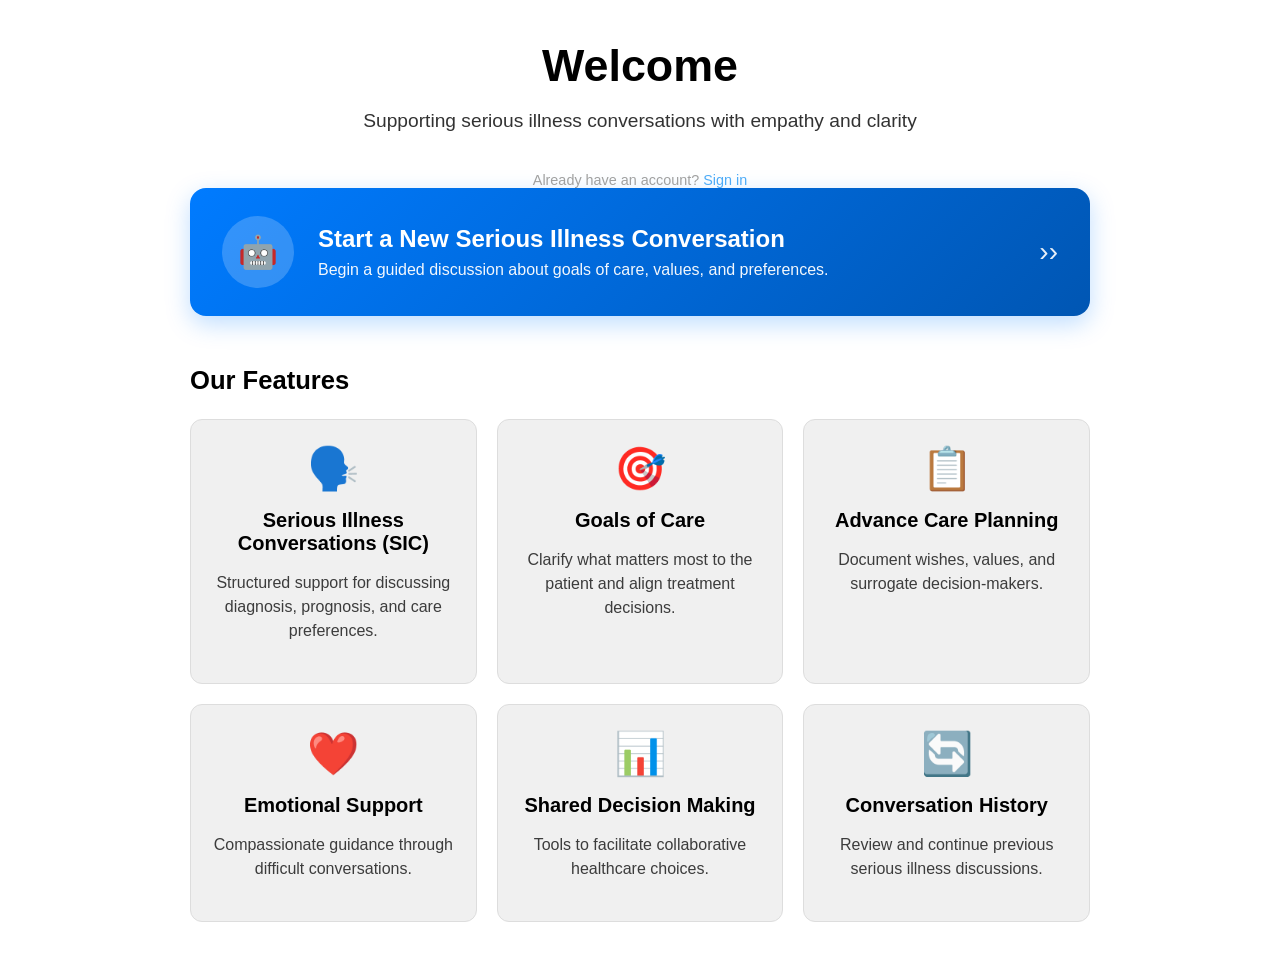
==== views/index.html @ 6ac17996 "task: first commit Note: I wasn't using any version control before this - so this is the first ever " ====
<!DOCTYPE html>
<html lang="en">
    <head>
        <!-- Items for the PWA -->
        <link rel = 'manifest' href = '/manifest.json'>
        <meta name = 'theme-color' content = '#0d6efd'>
        <script src = "/sw.js"> </script>

        <meta charset="UTF-8">
        <meta name="viewport" content="width=device-width, initial-scale=1.0">
        <title> Hommy Mommy Appy Chatty </title>
        <link rel = "stylesheet" href = "/static/css/home/main.css">
    </head>
    <body>
        <div class="home-container">
        <div class="header">
            <h1>Welcome</h1>
            <p>Supporting serious illness conversations with empathy and clarity</p>
        </div>
        <div class="auth-link-container">
            <span>Already have an account? </span>
            <a href="/login" class="auth-link">Sign in</a>
        </div>

        <!-- Main Blue Card - Links to New User / New Conversation -->
        <div class="main-feature">
            <div class="icon">🤖</div>
            <div class="content">
                <h2>Start a New Serious Illness Conversation</h2>
                <p>Begin a guided discussion about goals of care, values, and preferences.</p>
            </div>
            <div class="arrow">››</div>
        </div>

        <!-- Features Section -->
        <div class="features-section">
            <h2>Our Features</h2>
            <div class="features-grid">
                <div class="feature-card">
                    <span class="icon">🗣️</span>
                    <h3>Serious Illness Conversations (SIC)</h3>
                    <p>Structured support for discussing diagnosis, prognosis, and care preferences.</p>
                </div>
                <div class="feature-card">
                    <span class="icon">🎯</span>
                    <h3>Goals of Care</h3>
                    <p>Clarify what matters most to the patient and align treatment decisions.</p>
                </div>
                <div class="feature-card">
                    <span class="icon">📋</span>
                    <h3>Advance Care Planning</h3>
                    <p>Document wishes, values, and surrogate decision-makers.</p>
                </div>
                <div class="feature-card">
                    <span class="icon">❤️</span>
                    <h3>Emotional Support</h3>
                    <p>Compassionate guidance through difficult conversations.</p>
                </div>
                <div class="feature-card">
                    <span class="icon">📊</span>
                    <h3>Shared Decision Making</h3>
                    <p>Tools to facilitate collaborative healthcare choices.</p>
                </div>
                <div class="feature-card">
                    <span class="icon">🔄</span>
                    <h3>Conversation History</h3>
                    <p>Review and continue previous serious illness discussions.</p>
                </div>
            </div>
        </div>
    </body>

    <script defer src = "/static/js/home/main.js"> </script>
    <script defer src = "/static/js/shared/theme_toggler.js"> </script>
    <script defer src = "/static/js/shared/pwa.js"> </script>
</html>
---- static/css/home/main.css ----
:root {
    --bg-color: #ffffff;
    --text-color: #000000;
    --chat-bg: #f0f0f0;
    --user-msg-bg: #007bff;
    --border-color: #dddddd;
}

.auth-link-container {
    margin-top: 16px;
    text-align: center;
    font-size: 0.9rem;
    color: var(--text-muted, #a0a0a0); /* Use a muted grey */
}

.auth-link {
    color: #4dabf7; /* A lighter blue to match the theme */
    text-decoration: none;
    font-weight: 500;
    transition: color 0.2s ease;
}

.auth-link:hover {
    color: #74c0fc;
    text-decoration: underline;
}

body.dark {
    --bg-color: #121212;
    --text-color: #ffffff;
    --chat-bg: #1e1e1e;
    --user-msg-bg: #0d6efd;
    --border-color: #444444;
}

body {
    font-family: Arial, sans-serif;
    background-color: var(--bg-color);
    color: var(--text-color);
    margin: 0;
    padding: 0;
    min-height: 100vh;
}

.home-container {
    max-width: 900px;
    margin: 0 auto;
    padding: 40px 20px;
}

.header {
    text-align: center;
    margin-bottom: 40px;
}

.header h1 {
    font-size: 2.8rem;
    margin: 0 0 8px 0;
}

.header p {
    font-size: 1.2rem;
    opacity: 0.8;
}

/* Main Feature Card */
.main-feature {
    background: linear-gradient(135deg, var(--user-msg-bg), #0056b3);
    color: white;
    border-radius: 16px;
    padding: 28px 32px;
    margin-bottom: 50px;
    display: flex;
    align-items: center;
    gap: 24px;
    box-shadow: 0 8px 25px rgba(0, 123, 255, 0.25);
    cursor: pointer;
    transition: transform 0.3s, box-shadow 0.3s;
}

.main-feature:hover {
    transform: translateY(-4px);
    box-shadow: 0 12px 30px rgba(0, 123, 255, 0.35);
}

.main-feature .icon {
    width: 72px;
    height: 72px;
    background: rgba(255,255,255,0.2);
    border-radius: 50%;
    display: flex;
    align-items: center;
    justify-content: center;
    font-size: 32px;
    flex-shrink: 0;
}

.main-feature .content h2 {
    margin: 0 0 8px 0;
    font-size: 1.5rem;
}

.main-feature .content p {
    margin: 0;
    opacity: 0.95;
}

.main-feature .arrow {
    margin-left: auto;
    font-size: 28px;
    opacity: 0.9;
}

/* Features Grid */
.features-section h2 {
    margin: 0 0 24px 0;
    font-size: 1.6rem;
}

.features-grid {
    display: grid;
    grid-template-columns: repeat(auto-fit, minmax(260px, 1fr));
    gap: 20px;
}

.feature-card {
    background-color: var(--chat-bg);
    border: 1px solid var(--border-color);
    border-radius: 12px;
    padding: 24px 20px;
    text-align: center;
    transition: all 0.3s;
}

.feature-card:hover {
    transform: translateY(-6px);
    box-shadow: 0 10px 20px rgba(0,0,0,0.08);
}

.feature-card .icon {
    font-size: 42px;
    margin-bottom: 16px;
    display: block;
}

.feature-card h3 {
    margin: 0 0 10px 0;
    font-size: 1.25rem;
}

.feature-card p {
    opacity: 0.75;
    line-height: 1.5;
}

/* Responsive */
@media (max-width: 600px) {
    .header h1 { font-size: 2.2rem; }
    .main-feature { padding: 24px; }
}
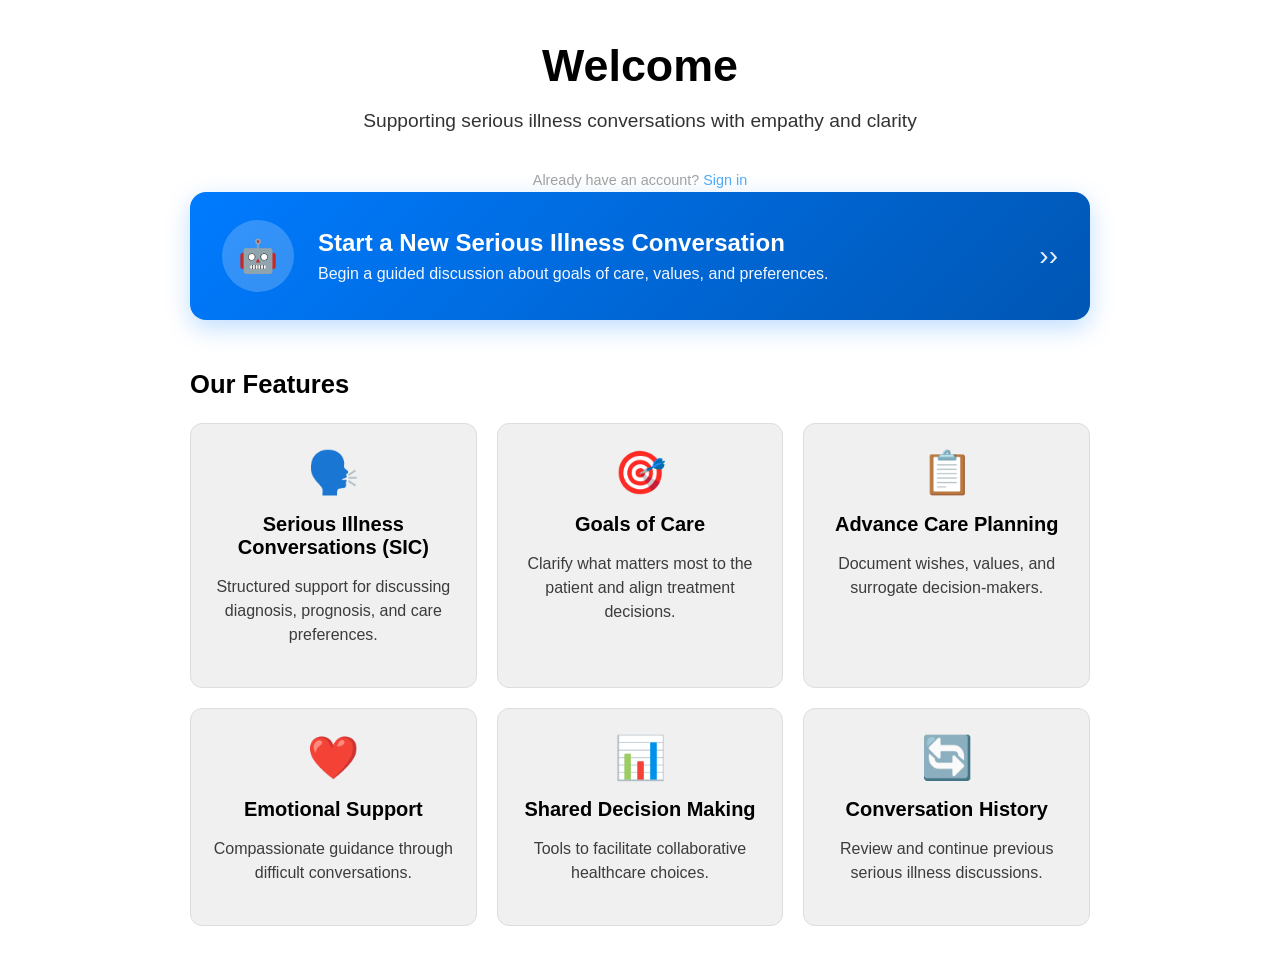
==== commit 80d82d0f: "task: changed <script> tag at the bottom" ====
--- a/views/index.html
+++ b/views/index.html
@@ -3,12 +3,13 @@
     <head>
         <!-- Items for the PWA -->
         <link rel = 'manifest' href = '/manifest.json'>
+        <link rel = 'icon' type = 'image/x-icon' href = '/favicon.ico'>
         <meta name = 'theme-color' content = '#0d6efd'>
         <script src = "/sw.js"> </script>
 
         <meta charset="UTF-8">
         <meta name="viewport" content="width=device-width, initial-scale=1.0">
-        <title> Hommy Mommy Appy Chatty </title>
+        <title> SIC Chatbot </title>
         <link rel = "stylesheet" href = "/static/css/home/main.css">
     </head>
     <body>
@@ -71,6 +72,6 @@
     </body>
 
     <script defer src = "/static/js/home/main.js"> </script>
-    <script defer src = "/static/js/shared/theme_toggler.js"> </script>
+    <script src = "static/js/shared/theme_toggler.js"> </script>
     <script defer src = "/static/js/shared/pwa.js"> </script>
 </html>
--- a/static/css/home/main.css
+++ b/static/css/home/main.css
@@ -11,6 +11,7 @@
     text-align: center;
     font-size: 0.9rem;
     color: var(--text-muted, #a0a0a0); /* Use a muted grey */
+    margin-bottom: 4px;
 }
 
 .auth-link {
